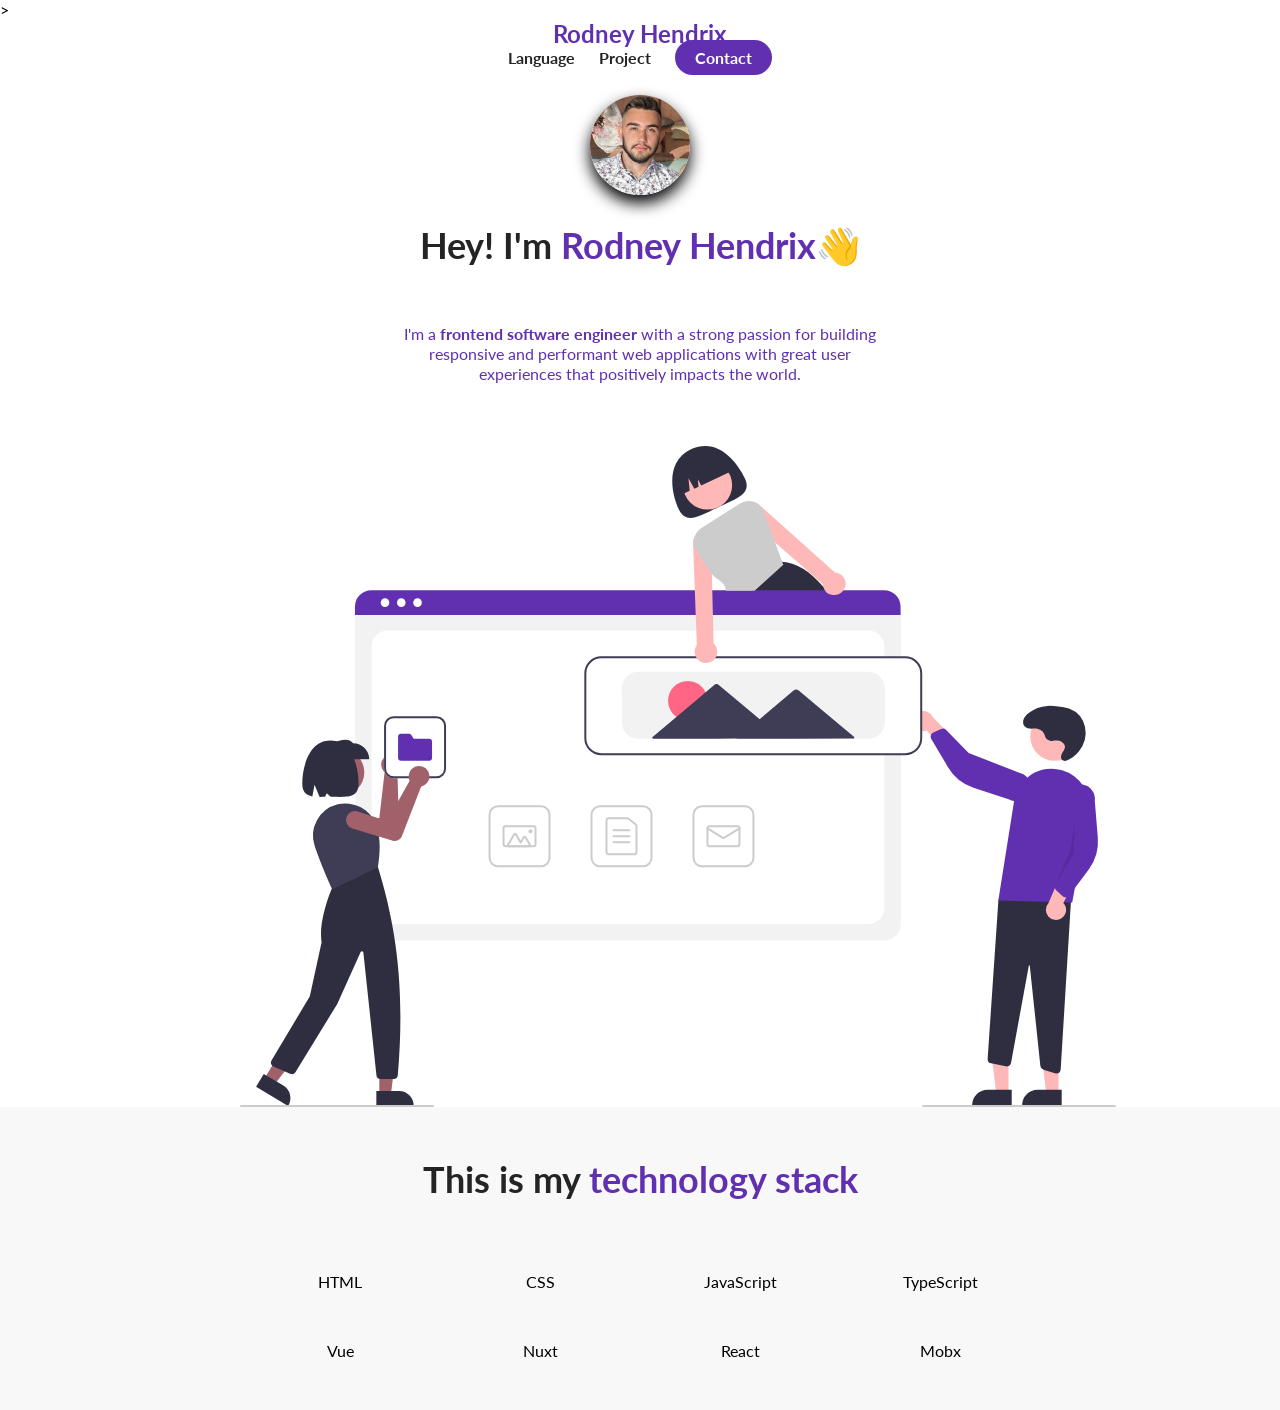
==== index.html @ f050cdf3 "bad changes" ====
<!DOCTYPE html>
<html lang="en">        
    <head>
        <meta charset="UTF-8">
        <meta name="viewport" content="width=device-width, initial-scale=1.0">
        <title>Rodney Hendrix</title>
        <link rel="stylesheet" href="style.css">
      <script src="https://kit.fontawesome.com/cf7f1a7a8d.js" crossorigin="anonymous"></script>
  
    </head>
    <body>
>      <section id="about-me"
         <nav>
           <div class="personal__logo">Rodney Hendrix</div>
           <ul class="nav__link--list">
             <li>
                <a href="" class="
                  nav__link--anchor
                  link__hover-effect
                  link__hover-effect--black
                ">Language</a>  
             </li>
             <li>
                 <a href="" class="
                    nav__link--anchor
                    link__hover-effect
                    link__hover-effect--black
                 ">Project</a>
             </li>
             <li>
                 <a href="" class="
                    nav__link--anchor
                    nav__link--anchor-primary
                 ">Contact</a>
             </li>
           </ul>
         </nav>
         <div class="flex flex-1">
          <div class="about-me__info row">
            <div class="about-me__info--container">
              <figure class="about-me__picture--mask">
                <center><img src="assets/me.jpg" class="about-me__picture" alt="picture of david"></center>
                
                <br>
                </figure>
                <h1 class="about-me__info--title">
                  Hey! I'm <span class="text--purple">Rodney Hendrix</span><span class="wave">👋</span>
                </h1>
                <p class:"about-me__info--para">
                  I'm a <strong class="text--purple">frontend software engineer</strong>
                  with a strong passion for building responsive and performant web applications with great user experiences that positively impacts the world.
                </p>
                <div>
                  <br>                   
                  <center>
                  <a href="" class="about-me__link">
                <i class="fa-brands fa-linkedin-in"></i>
                  </a>
                  <a href="" class="about-me__link">
                    <i class="fa-brands fa-github"></i>
                  </a>
                  <a href="" class="about-me__link">
                    <i class="fa-solid fa-envelope"></i>
                  </a>
                  <a href="" class="about-me__link">
                    <i class="fas fa-file-pdf"></i>
                  </a>
                  </center> 
                </div>
                <br>
              </div>
              <figure class="about-me__img--container">
                <img src="assets/undraw_websites.svg" class="about-me__img"alt"">
              </figure>
            </div>
         </div>
      </section>
      <section id="languages">
        <div class="container">
          <div class="row">
            <h1 class="section__title">This is my<span class="text--purple"> technology stack</span></h1>
            <div class="language__list">
              <div class="language">
                <figure class="language__img--wrapper">
                  <img src="https://upload.wikimedia.org/wikipedia/commons/3/38/HTML5_Badge.svg" alt="" class="language__img">
                </figure>
                <span class="language__name">HTML</span>
                </div>
                <div class="language">
                <figure class="language__img--wrapper">
                  <img src="https://cdn.iconscout.com/icon/free/png-256/css-131-722685.png" alt="" class="language__img">
                </figure>
                <span class="language__name">CSS</span>
                </div>
                <div class="language">
                <figure class="language__img--wrapper">
                  <img src="https://cdn.iconscout.com/icon/free/png-256/javascript-1-225993.png" alt="" class="language__img">
                </figure>
                <span class="language__name">JavaScript</span>
                </div>
                <div class="language">
                <figure class="language__img--wrapper">
                  <img src="https://cdn.iconscout.com/icon/free/png-256/typescript-3521774-2945272.png" alt="" class="language__img">
                </figure>
                <span class="language__name">TypeScript</span>
                </div>
                <div class="language">
                <figure class="language__img--wrapper">
                  <img src="https://cdn.iconscout.com/icon/free/png-256/vue-282497.png" alt="" class="language__img">
                </figure>
                <span class="language__name">Vue</span>
                </div>
                <div class="language">
                <figure class="language__img--wrapper">
                  <img src="https://cdn.iconscout.com/icon/free/png-256/nuxt-dot-js-3628959-3030184.png" alt="" class="language__img">
                </figure>
                <span class="language__name">Nuxt</span>
                </div>
                <div class="language">
                <figure class="language__img--wrapper">
                  <img src="https://cdn.iconscout.com/icon/free/png-256/react-3-1175109.png" alt="" class="language__img">
                </figure>
                <span class="language__name">React</span>
                </div>
                <div class="language">
                <figure class="language__img--wrapper">
                  <img src="https://mobx.js.org/img/mobx.png" alt="" class="language__img">
                </figure>
                <span class="language__name">Mobx</span>
                </div>


                
                
                
              </div>
            </div>         
        </div>
      </section>
    </body>
---- style.css ----
@import url('https://fonts.googleapis.com/css2?family=Lato:wght@400;700&display=swap');
* {
font-family: "Lato", sans-serif;
padding: 0;
margin: 0;
box-sizing: border-box;
}

h1, h2, h3, h4, h5, h6 {
  color: #242424;
  text-align: center;
  line-height: 1.25;
}

h1 {
  font-size: 36px;
}
p {  
  line-height: 1.25;
  font-size: 16px;
  max-width: 500px;
  margin: 0 auto;
  text-align: center;
  margin-top: 28px;
}

li {
  list-style-type: none;
  margin-bottom: 28px;
}

p {
  list-style-type: none;
}

.flex {
  display: flex;   
} 

.flex-1 {
  flex: 1;
}

.container {
  padding: 50px 0;
}  

.row {
  width: 100%;
  max-width: 800px;
  margin: 0 auto;
}

.text--purple {
  color: #6030b1;
}

.section__title {
  margin-bottom: 20px;
}

section:nth-child(even) {
  background-color: #f8f8f8;
}

/* NAVIGATION BAR */

nav {
  height: 100px;
  width: 100%;
  max-width: 1000px;
  margin: 0 auto;
  display: flex;
  justify-content: space-between;
  align-items: center;
}

.nav__link--list {
  display: flex;  
}

.nav__link--anchor {
  margin: 0 12px;  
  color: #242424;
  text-decoration: none;
  font-weight: 700;
}

.nav__link--anchor-primary {
  background-color: #6030b1;
  padding: 8px 20px;
  border-radius: 50px;
  color: white;
  transition: all 300ms ease;
}

.nav__link--anchor-primary:hover {
  background-color: #5d3eff;
}

.personal__logo {
  font-size: 24px;
  color: #6030b1;
  margin: 0 12px;
  font-weight: bold;

}

/* ABOUT ME */

#about-me {
  min-height: 100vh;
  display: flex;
  flex-direction: column;  
  align-items: center;  
}

.about-me__info {
  display: flex;
  flex-direction: column;
}

.about-me__info--container {
  display: flex;
  flex-direction: column;
  justify-content: center;
  align-items: center;
  color:#6030b1;
  max-width: 500px;
  margin: 0 auto;
  text-align: center;
}

.about-me__picture--mask {
  width: 100px;
  height: 100px;
  border-radius: 50%;
  overflow: hidden;
  box-shadow: 0 8px 16PX rgba(0, 0, 0, 1);
  margin-bottom: 28px;
}

.about-me__picture {
  width: 100px; 
  height: 100px; 
  border-radius: 50%;  
  overflow: hidden;
  box-shadow: 0 8px 16PX rgba(0, 0, 0, 1);
  transform: scale(1.5);
  padding-top: 0%;
  
}

/* Improving my own picture 
{
  transform: scale(1.5);
  padding-top 8px;    
}*/

.about-me__info--title {  
  margin-bottom: 28px;   
} 

.about-me__info--para {
  font-size: 20px;
  margin-bottom: 28px;
  max-width: 500px;
  margin: 0 auto;
  text-align: center; 
}

.about-me__link {
  margin-top: 24px;
  font-size: 20px;
  color: #242424;
  text-decoration: none;
  padding: 0 16px;
    }

.about-me__img--container {
  flex: 1;
  display: flex;
  align-items: center;
}

.about-me__image {
  width: 100%;
}
  
/* TECH - STACK */

.language__img {
  width: 100%;
  max-width: 100px;
  transition: all 300ms;  
}

.language:hover .language__img {
  filter: brightness (80%);
  opacity: 0.86;
  transform: scale(0.9);
  }

.language {
  width: 25%;
  display: flex;
  position: relative;
  flex-direction: column;   /* image above, name below */
  justify-content: center;
  align-items: center;  
}

.language__img--wrapper {  
  display: flex;
  justify-content: center;
  align-items: center;
  padding: 25px 16px;   
}

.language__list {
  display: flex;
  width: 100%;
  flex-wrap: wrap;  
}

.LANGUAGE__NAME {
  position: absolute;
  bottom: 0;
  transform: scale(0);
  transition: all 300ms;
  font-size: 20px;
  opacity: 0;
}

.language:hover .language__name {
  transform: scale(1);
  opacity: 1;
}
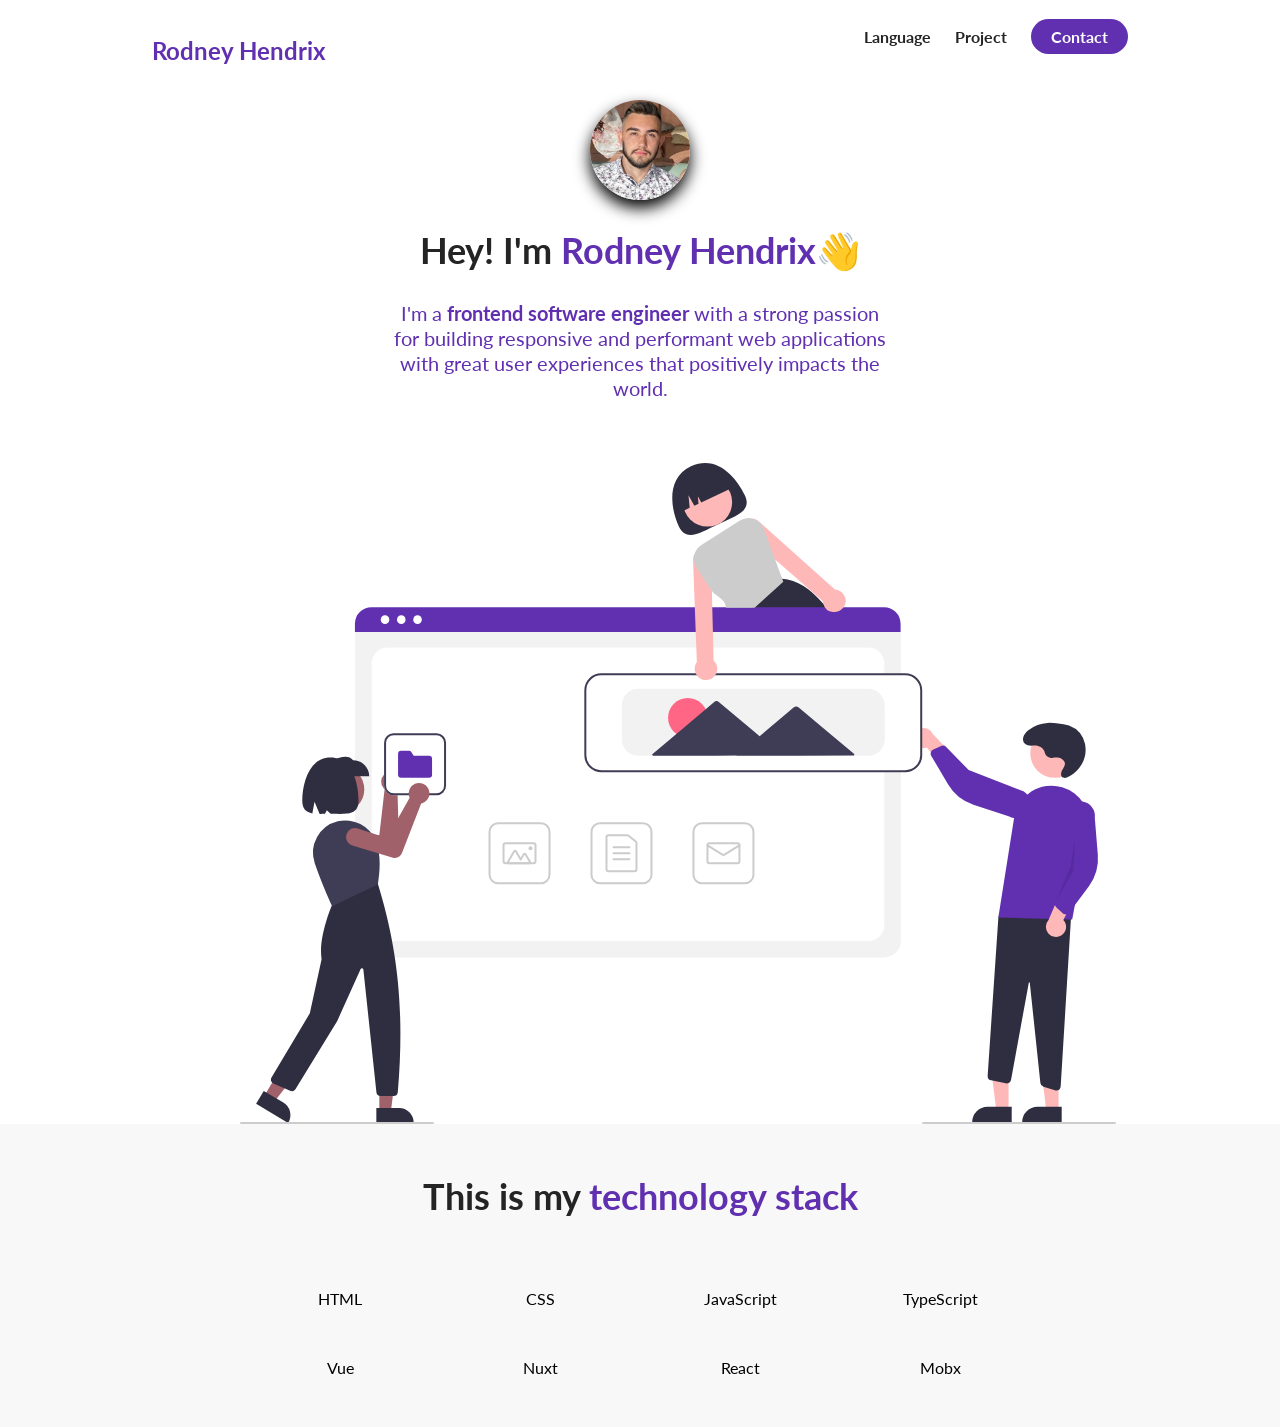
==== commit 82a01e1e: "changes" ====
--- a/index.html
+++ b/index.html
@@ -5,11 +5,10 @@
         <meta name="viewport" content="width=device-width, initial-scale=1.0">
         <title>Rodney Hendrix</title>
         <link rel="stylesheet" href="style.css">
-      <script src="https://kit.fontawesome.com/cf7f1a7a8d.js" crossorigin="anonymous"></script>
-  
+      <script src="https://kit.fontawesome.com/cf7f1a7a8d.js" crossorigin="anonymous"></script>  
     </head>
     <body>
->      <section id="about-me"
+      <section id="about-me">
          <nav>
            <div class="personal__logo">Rodney Hendrix</div>
            <ul class="nav__link--list">
@@ -46,7 +45,7 @@
                 <h1 class="about-me__info--title">
                   Hey! I'm <span class="text--purple">Rodney Hendrix</span><span class="wave">👋</span>
                 </h1>
-                <p class:"about-me__info--para">
+                <p class="about-me__info--para">
                   I'm a <strong class="text--purple">frontend software engineer</strong>
                   with a strong passion for building responsive and performant web applications with great user experiences that positively impacts the world.
                 </p>
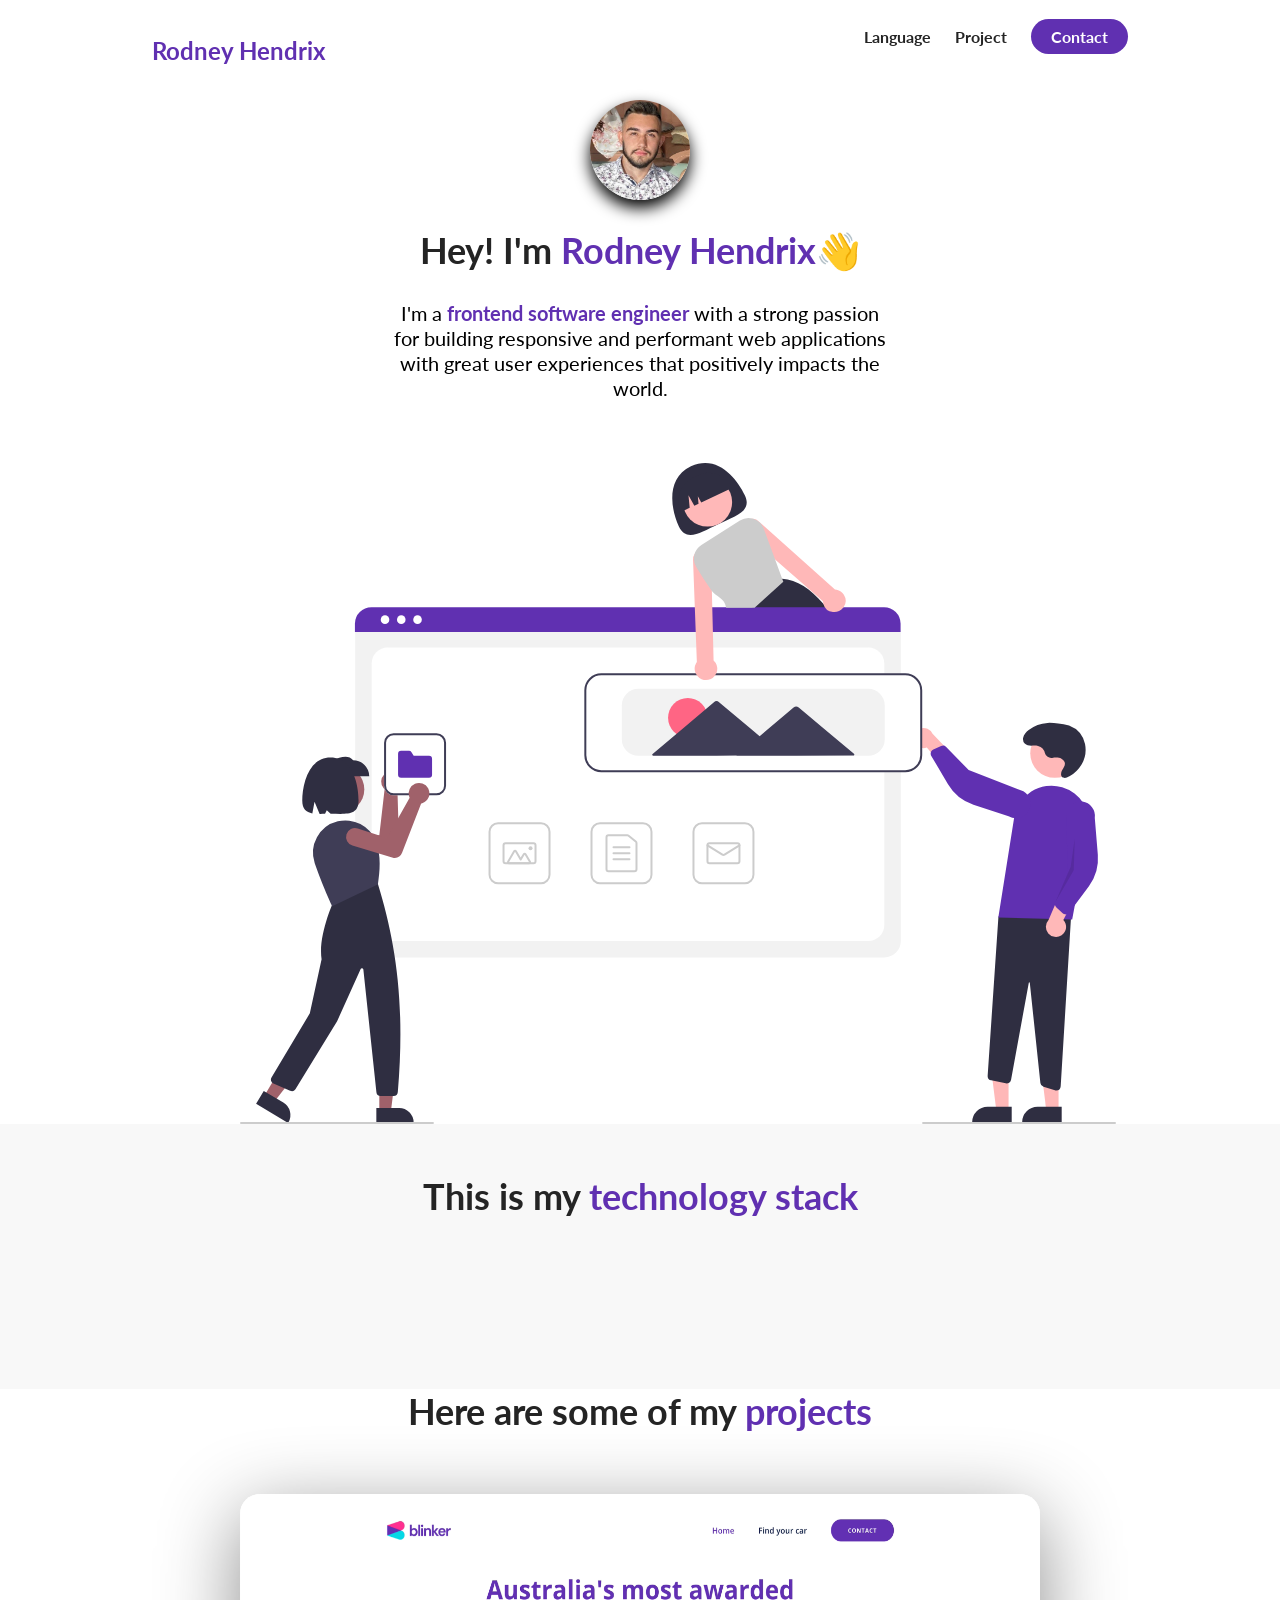
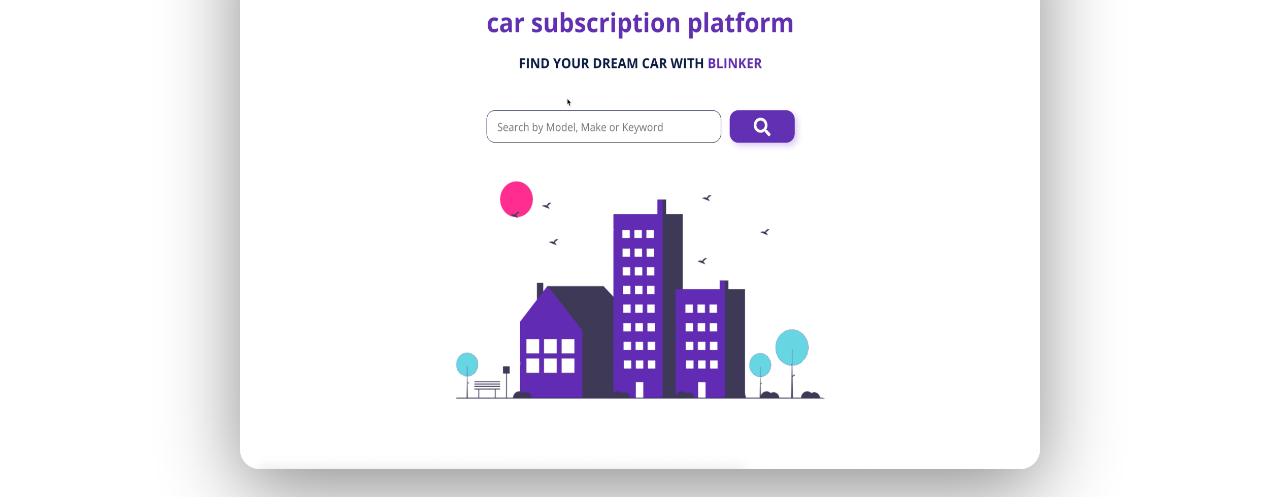
==== commit be103f51: "new changes" ====
--- a/index.html
+++ b/index.html
@@ -126,14 +126,38 @@
                   <img src="https://mobx.js.org/img/mobx.png" alt="" class="language__img">
                 </figure>
                 <span class="language__name">Mobx</span>
-                </div>
-
-
-                
-                
-                
+              </div>                                 
+            </div>
+          </div>         
+        </div>
+      </section>
+      <section id="projects">
+        <div class="row">
+          <h1 class="section__title">Here are some of my <span class="text--purple">projects</span></h1>
+          <ul class="project__list">
+            <li class="project">
+              <div class="project__wrapper">
+                <img src="assets/loopit.png" class="project__img" alt="Car subscription project">
+                <div class="project__description">
+                  <h3 class="project__description--title">Car sales project</h3>
+                  <h4 class="project__description__sub-title">
+                    Html, CSS, JavaScript, Vue, Vuex
+                  </h4>
+                  <p class="project__description__para">
+                    I'm just typing in some text to fill in the paragraph. The original page that I'm working from is in another language, but the content isnt so important right now as i'm learning to code.
+                  </p>
+                  <div class="project__description__links">
+                    <a href="www.github.com/yourlink" target="-blank" class="project__description--link">
+                      <i class="fab fa-github"></i>
+                    </a>
+                  <div class="project__description__links">
+                    <a href="www.yourwebsite.com" class="project__description--link">
+                      <i class="fas fa-link"></i> 
+                    </a>   
+                  </div>
               </div>
-            </div>         
+            </li>
+          </ul>
         </div>
       </section>
     </body>
--- a/style.css
+++ b/style.css
@@ -125,7 +125,7 @@
   flex-direction: column;
   justify-content: center;
   align-items: center;
-  color:#6030b1;
+  
   max-width: 500px;
   margin: 0 auto;
   text-align: center;
@@ -223,7 +223,7 @@
   flex-wrap: wrap;  
 }
 
-.LANGUAGE__NAME {
+.language__name {
   position: absolute;
   bottom: 0;
   transform: scale(0);
@@ -235,4 +235,45 @@
 .language:hover .language__name {
   transform: scale(1);
   opacity: 1;
+}
+
+/* PROJECTS */
+
+.project__img {
+  width: 100%;
+  transition: all 500ms ease;
+}
+
+.project__wrapper {
+  display: flex;
+  box-shadow: 0 20px 80px rgba(0, 0, 0, 0.45);
+  border-radius: 20px;
+  overflow: hidden;
+  position: relative;
+}
+
+.project__wrapper:before {
+  content: "";
+  position: absolute;
+  top: 0;
+  left: 0;
+  height: 100%;
+  width: 100%;
+  background-color: #1c1d25;
+  opacity: 0;
+  transition: opacity 450ms ease;
+  z-index: 2;   
+}
+
+.project:hover .project__wrapper:before {
+  opacity: 0.7;
+}
+
+.project:hover .project__img {
+  transform: scale(1.07);
+  filter: blur(5px);
+}
+
+.project__list {
+  padding-top: 40px;
 }
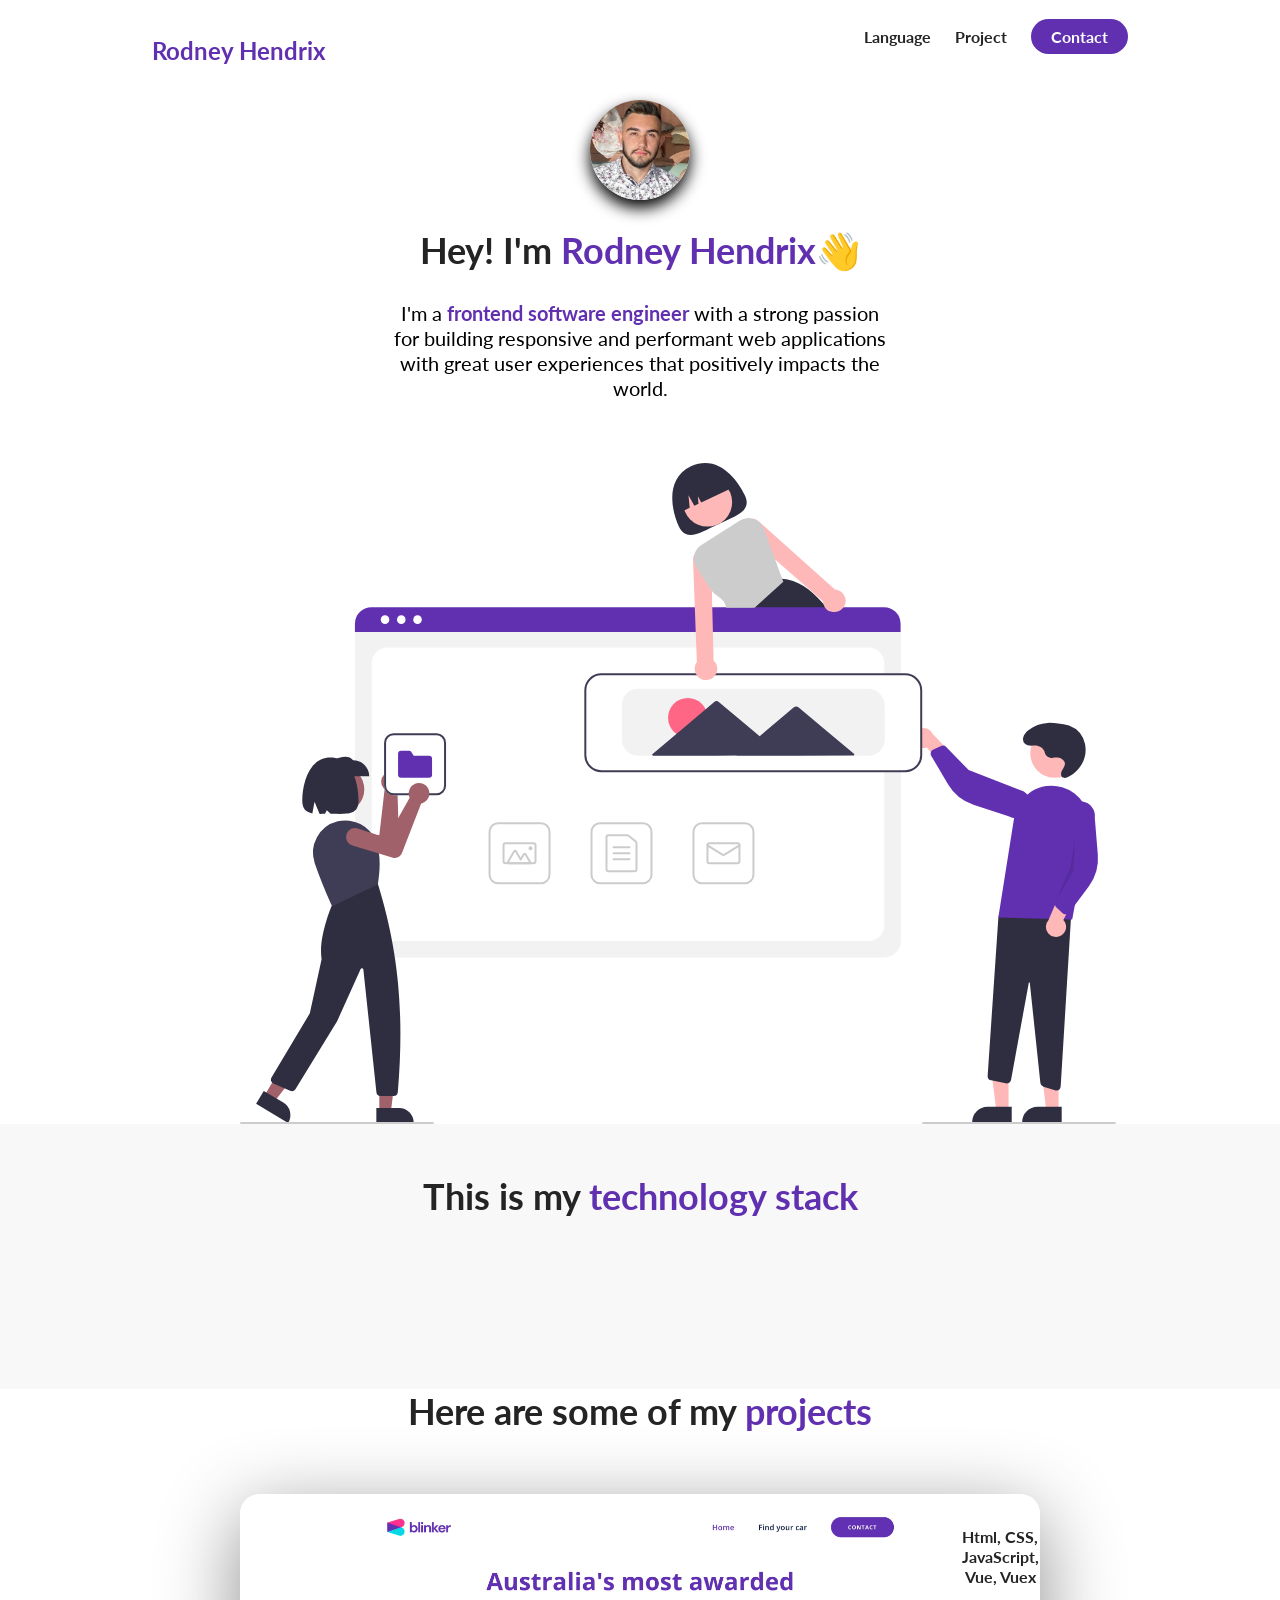
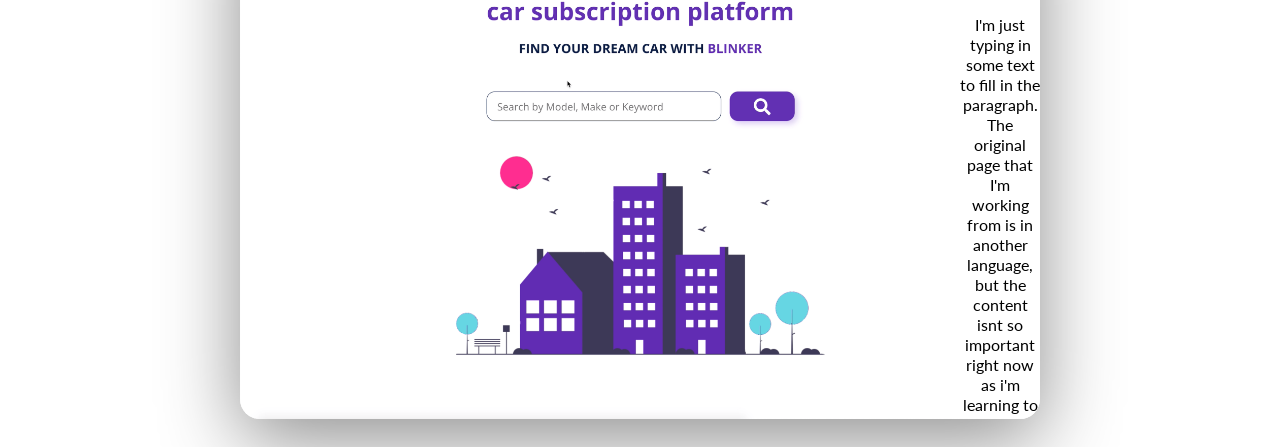
==== commit c420fba2: "new changes" ====
--- a/index.html
+++ b/index.html
@@ -150,7 +150,7 @@
                     <a href="www.github.com/yourlink" target="-blank" class="project__description--link">
                       <i class="fab fa-github"></i>
                     </a>
-                  <div class="project__description__links">
+                  <div class="project__description__links">                    
                     <a href="www.yourwebsite.com" class="project__description--link">
                       <i class="fas fa-link"></i> 
                     </a>   
--- a/style.css
+++ b/style.css
@@ -276,4 +276,21 @@
 
 .project__list {
   padding-top: 40px;
+}
+
+.project__description {
+  position: absolute;
+  top: 50%;
+  left: 90%;
+  transform: translateY(-50%);
+  max-width: 550px;
+  z-index: 3;
+}
+
+.project__description--title,
+.project__description--sub-title, 
+.project__description--para, 
+.project__description--link {
+  text-align: left; 
+  color: #fff;
 }
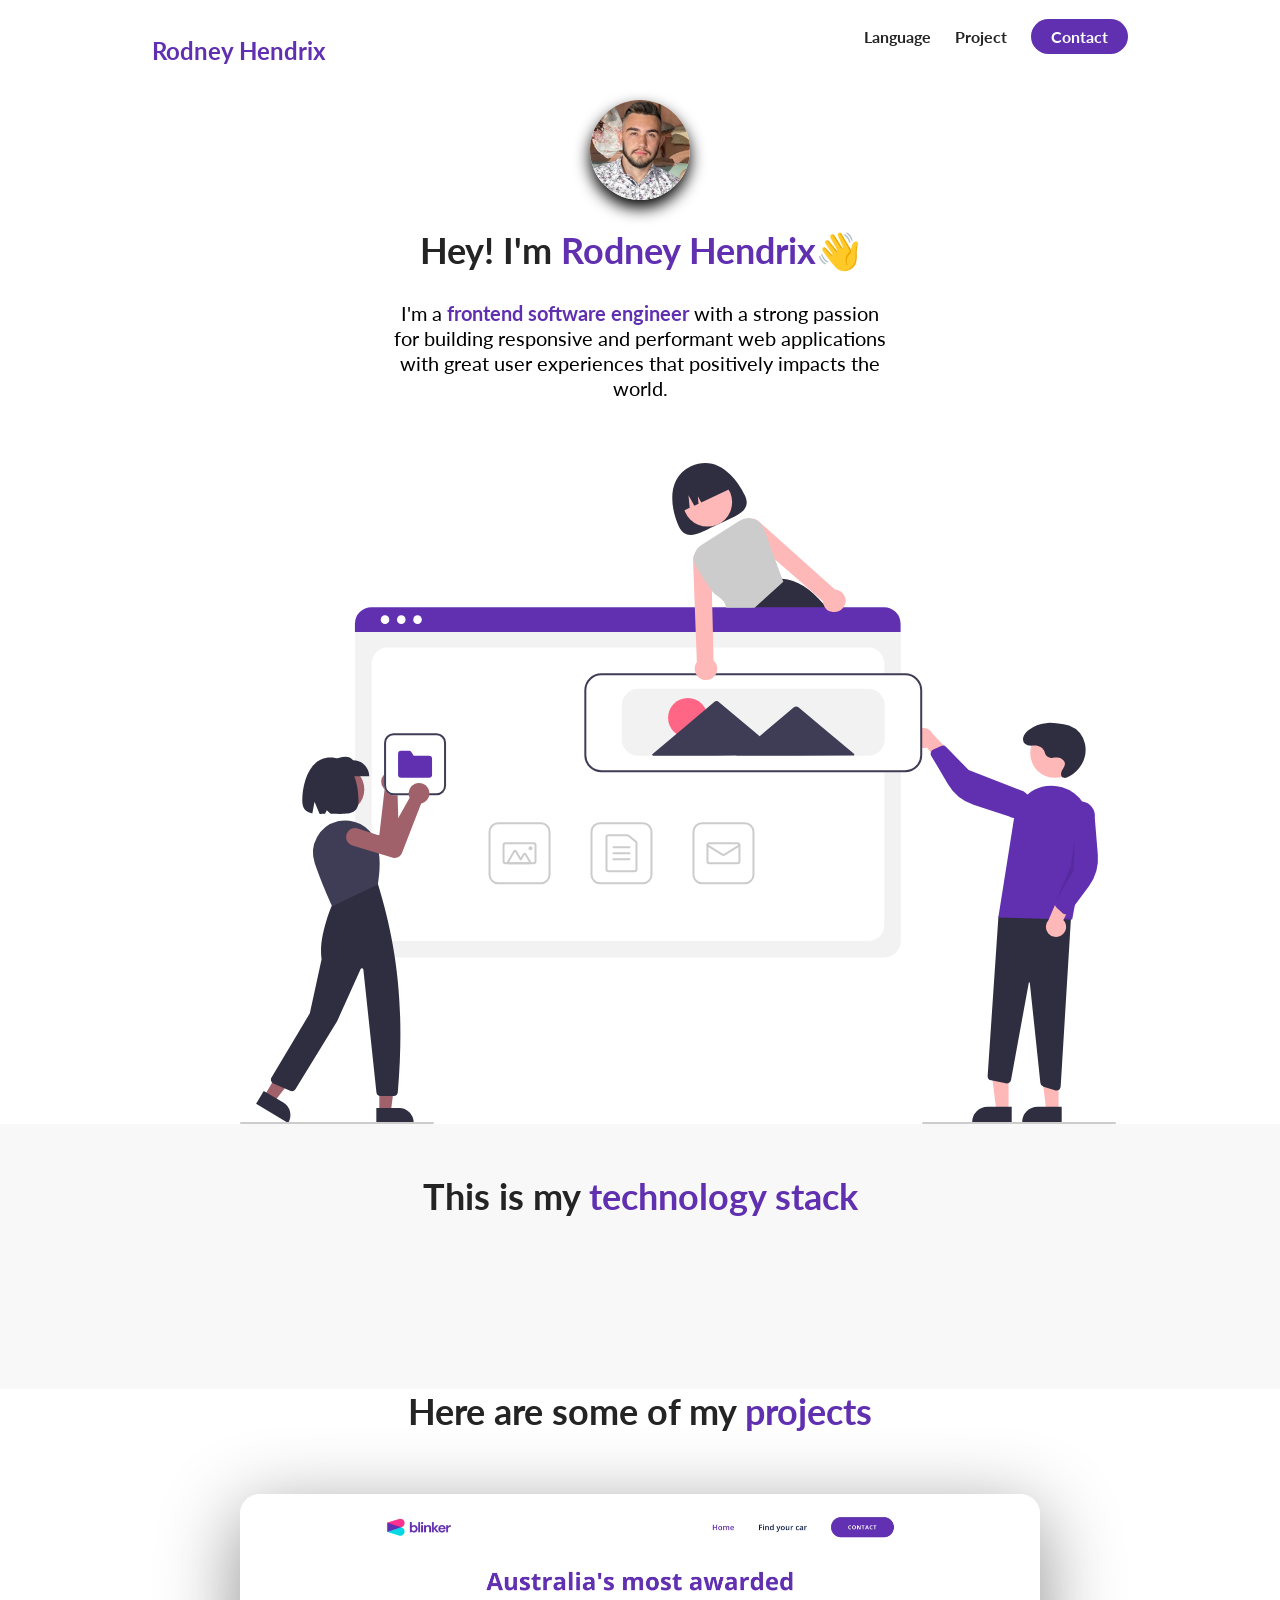
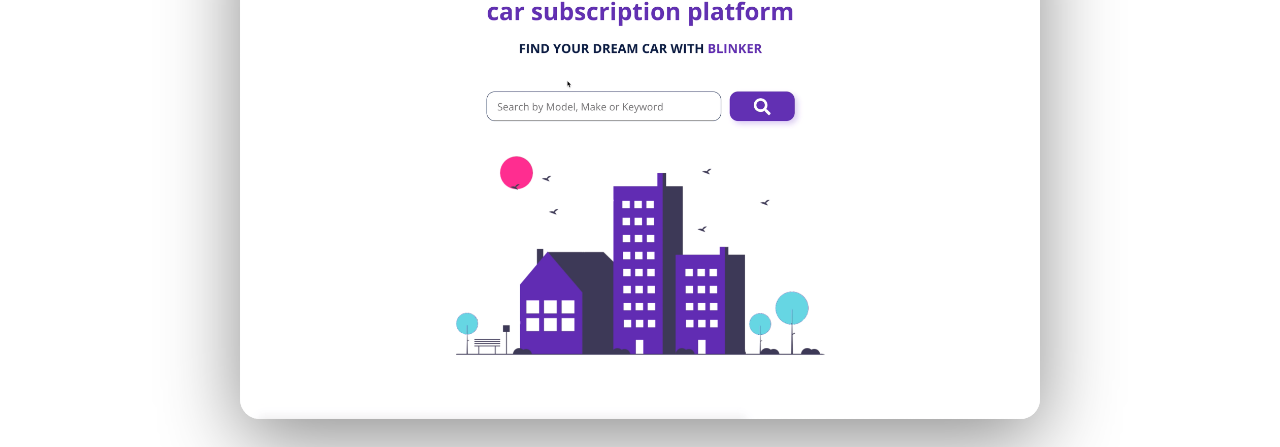
==== commit 24f2ad8f: "changes" ====
--- a/index.html
+++ b/index.html
@@ -140,10 +140,10 @@
                 <img src="assets/loopit.png" class="project__img" alt="Car subscription project">
                 <div class="project__description">
                   <h3 class="project__description--title">Car sales project</h3>
-                  <h4 class="project__description__sub-title">
+                  <h4 class="project__description--sub-title">
                     Html, CSS, JavaScript, Vue, Vuex
                   </h4>
-                  <p class="project__description__para">
+                  <p class="project__description--para">
                     I'm just typing in some text to fill in the paragraph. The original page that I'm working from is in another language, but the content isnt so important right now as i'm learning to code.
                   </p>
                   <div class="project__description__links">
--- a/style.css
+++ b/style.css
@@ -282,9 +282,11 @@
   position: absolute;
   top: 50%;
   left: 90%;
-  transform: translateY(-50%);
+  transform: translateY(100%);
   max-width: 550px;
   z-index: 3;
+  opacity: 0;
+  transition: opacity 300ms, transform 450ms ease;
 }
 
 .project__description--title,
@@ -293,4 +295,9 @@
 .project__description--link {
   text-align: left; 
   color: #fff;
+}
+
+.project:hover .project__description {
+  opacity: 1;
+  transform: translateY(-50%);
 }
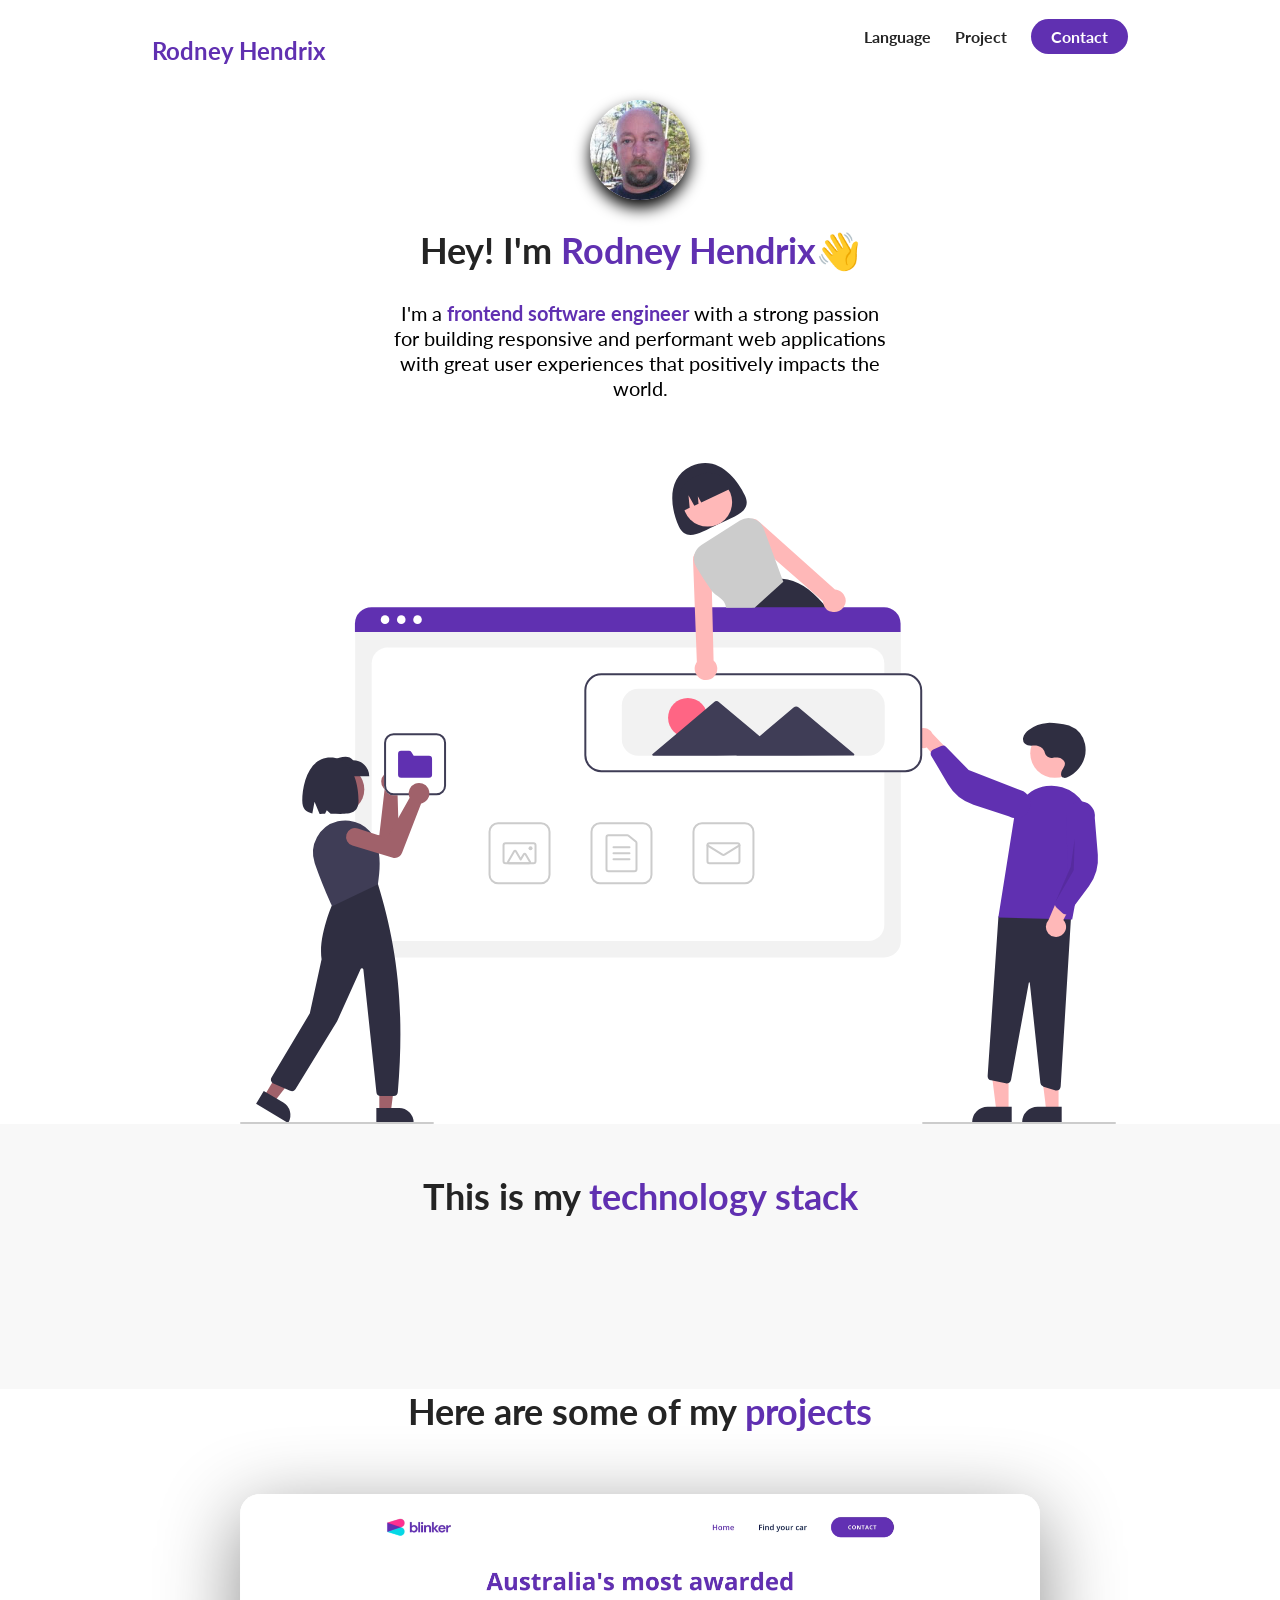
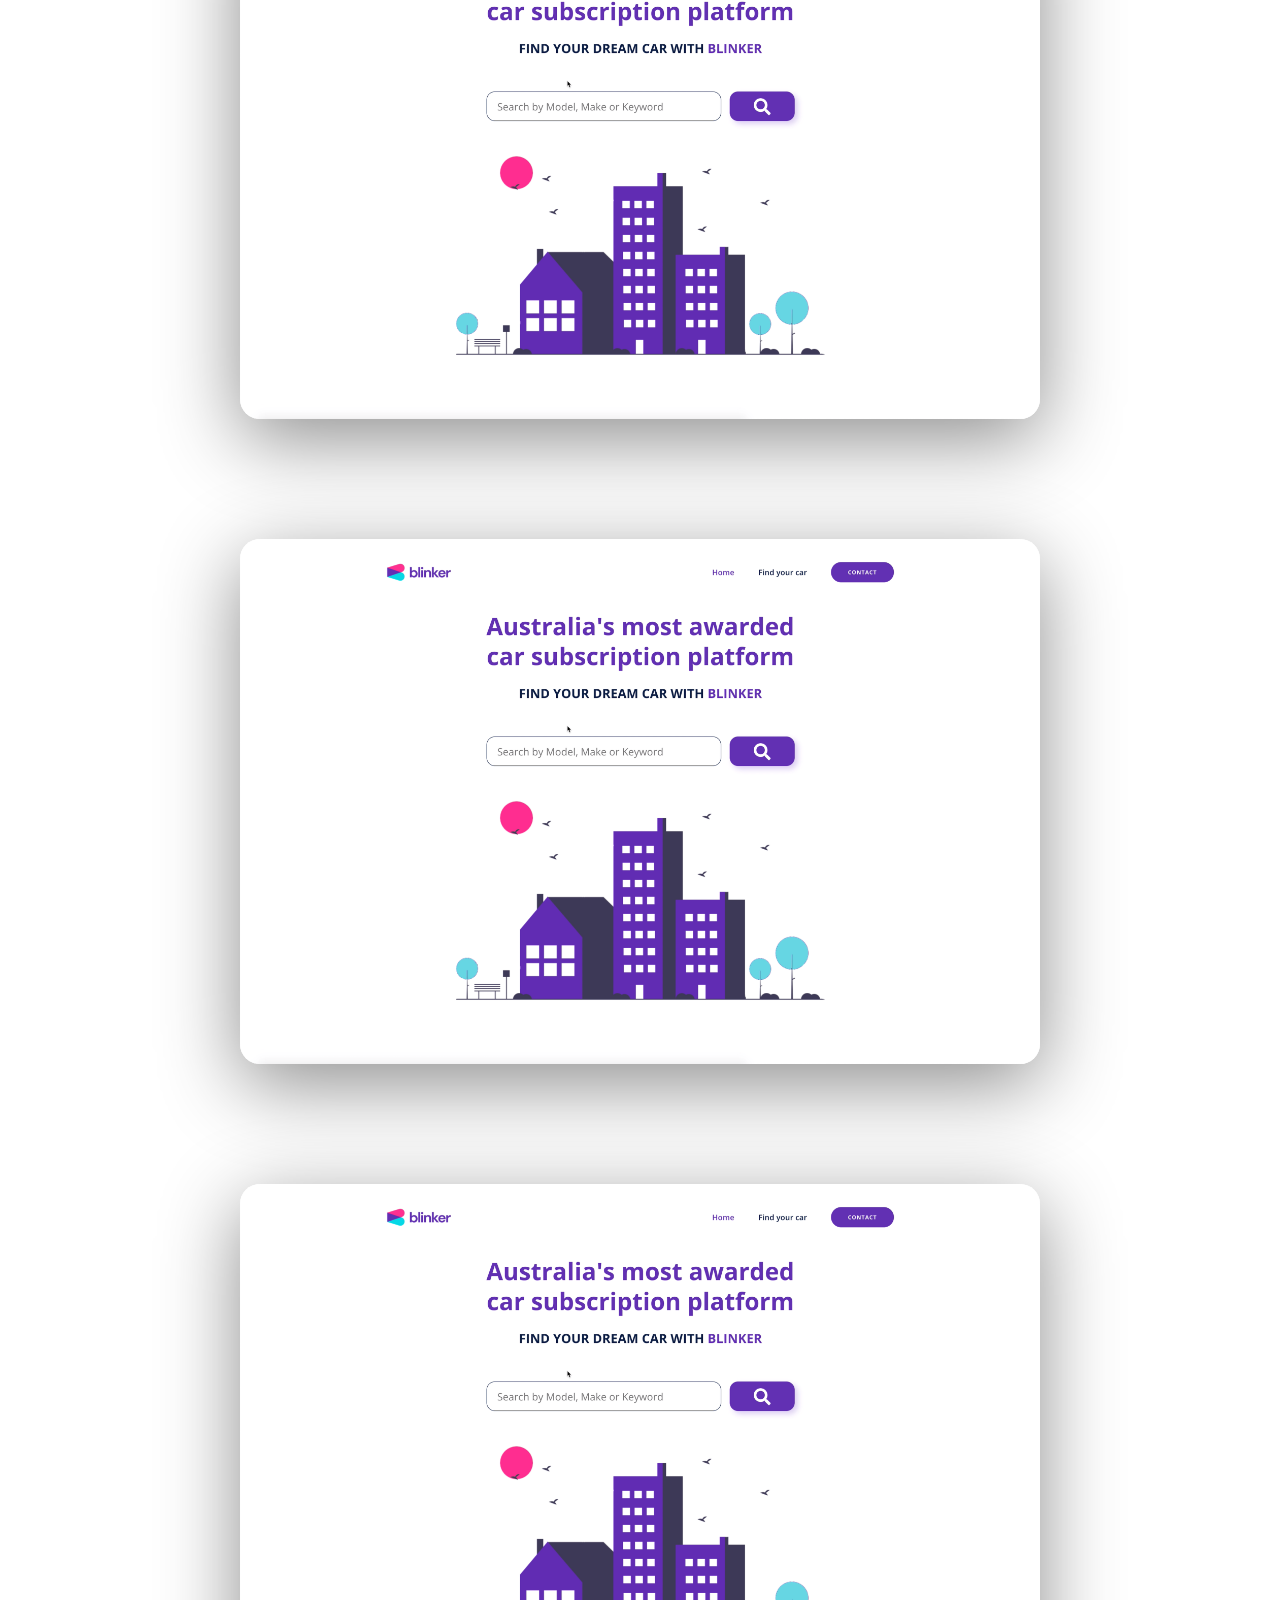
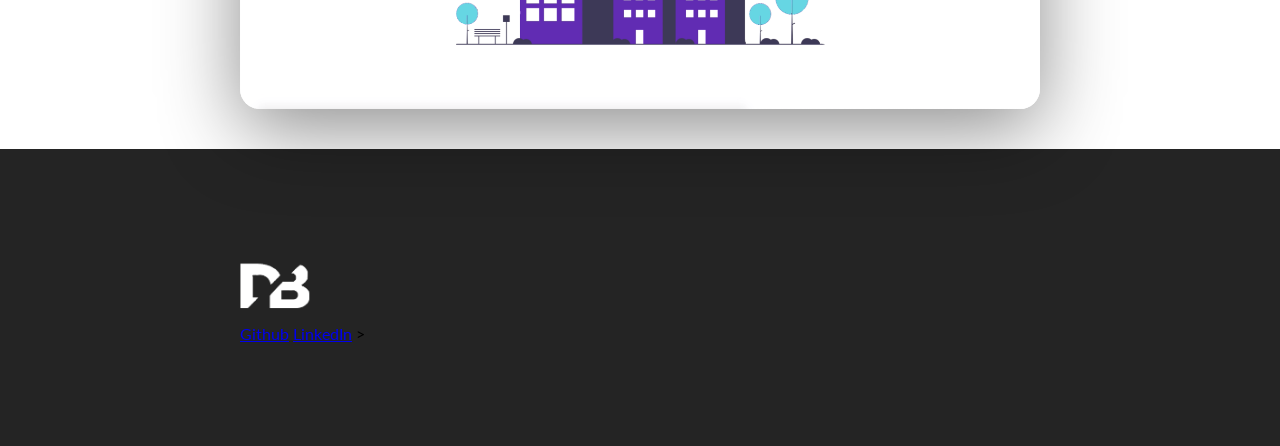
==== commit abb22a5e: "additions" ====
--- a/index.html
+++ b/index.html
@@ -38,7 +38,7 @@
           <div class="about-me__info row">
             <div class="about-me__info--container">
               <figure class="about-me__picture--mask">
-                <center><img src="assets/me.jpg" class="about-me__picture" alt="picture of david"></center>
+                <center><img src="assets/Rodney Hendrix.jpg" class="about-me__picture" alt="picture of Rodney"></center>
                 
                 <br>
                 </figure>
@@ -139,19 +139,63 @@
               <div class="project__wrapper">
                 <img src="assets/loopit.png" class="project__img" alt="Car subscription project">
                 <div class="project__description">
-                  <h3 class="project__description--title">Car sales project</h3>
+                  <h3 class="project__description--title">Dashboard</h3>
                   <h4 class="project__description--sub-title">
                     Html, CSS, JavaScript, Vue, Vuex
                   </h4>
                   <p class="project__description--para">
                     I'm just typing in some text to fill in the paragraph. The original page that I'm working from is in another language, but the content isnt so important right now as i'm learning to code.
                   </p>
-                  <div class="project__description__links">
-                    <a href="www.github.com/yourlink" target="-blank" class="project__description--link">
+                  <div class="project__description--link">
+                    <a href="https://github.com/uahacker2-cmd/project-2" target="-blank" class="project__description--link">
                       <i class="fab fa-github"></i>
                     </a>
-                  <div class="project__description__links">                    
-                    <a href="www.yourwebsite.com" class="project__description--link">
+                  <div class="project__description--link">                    
+                    <a href="https://www.yourwebsite.com" class="project__description--link">
+                      <i class="fas fa-link"></i> 
+                    </a>   
+                  </div>
+              </div>
+            </li>
+            <li class="project">
+              <div class="project__wrapper">
+                <img src="assets/loopit.png" class="project__img" alt="Car subscription project">
+                <div class="project__description">
+                  <h3 class="project__description--title">Dashboard</h3>
+                  <h4 class="project__description--sub-title">
+                    Html, CSS, JavaScript, Vue, Vuex
+                  </h4>
+                  <p class="project__description--para">
+                    I'm just typing in some text to fill in the paragraph. The original page that I'm working from is in another language, but the content isnt so important right now as i'm learning to code.
+                  </p>
+                  <div class="project__description--link">
+                    <a href="https://github.com/uahacker2-cmd/project-2" target="-blank" class="project__description--link">
+                      <i class="fab fa-github"></i>
+                    </a>
+                  <div class="project__description--link">                    
+                    <a href="https://www.yourwebsite.com" class="project__description--link">
+                      <i class="fas fa-link"></i> 
+                    </a>   
+                  </div>
+              </div>
+            </li>
+            <li class="project">
+              <div class="project__wrapper">
+                <img src="assets/loopit.png" class="project__img" alt="Car subscription project">
+                <div class="project__description">
+                  <h3 class="project__description--title">Dashboard</h3>
+                  <h4 class="project__description--sub-title">
+                    Html, CSS, JavaScript, Vue, Vuex
+                  </h4>
+                  <p class="project__description--para">
+                    I'm just typing in some text to fill in the paragraph. The original page that I'm working from is in another language, but the content isnt so important right now as i'm learning to code.
+                  </p>
+                  <div class="project__description--link">
+                    <a href="https://github.com/uahacker2-cmd/project-2" target="-blank" class="project__description--link">
+                      <i class="fab fa-github"></i>
+                    </a>
+                  <div class="project__description--link">                    
+                    <a href="https://www.yourwebsite.com" class="project__description--link">
                       <i class="fas fa-link"></i> 
                     </a>   
                   </div>
@@ -160,4 +204,26 @@
           </ul>
         </div>
       </section>
+      <footer>
+        <div class="row footer__row">
+          <a href="#">
+            <firure>
+              <img src="assets/logo.svg" class="footer__logo--img" alt="">
+            </firure>
+          </a>
+          <div class="footer__social--list">
+            <a href="https://google.com" target="_blank" class="
+            footer__social--link
+            link__hover_effect
+            link__hover-effect--white
+            " target="_blank">Github</a>
+             <a href="https://google.com" target="_blank" class="
+            footer__social--link
+            link__hover_effect
+            link__hover-effect--white
+            " target="_blank">LinkedIn</a>
+            ></a>
+          </div>
+        </div>
+      </footer>
     </body>
--- a/style.css
+++ b/style.css
@@ -239,6 +239,14 @@
 
 /* PROJECTS */
 
+.project {
+  margin-bottom: 120px;
+}
+
+.project:last-child {
+  margin-bottom: 40px;
+}
+
 .project__img {
   width: 100%;
   transition: all 500ms ease;
@@ -274,6 +282,11 @@
   filter: blur(5px);
 }
 
+.project:hover .project__description {
+  opacity: 1;
+  transform: translateY(100%);
+}
+
 .project__list {
   padding-top: 40px;
 }
@@ -281,7 +294,7 @@
 .project__description {
   position: absolute;
   top: 50%;
-  left: 90%;
+  left: 90px;
   transform: translateY(100%);
   max-width: 550px;
   z-index: 3;
@@ -289,15 +302,44 @@
   transition: opacity 300ms, transform 450ms ease;
 }
 
+.project__description--title {
+  font-size: 40px;
+}
+
+.project__description--para {
+  margin: 16px 0;
+}
+
+.project__description--link {
+  font-size: 20px;
+  margin-right: 16px;
+}
+
+.project__description--para,
 .project__description--title,
 .project__description--sub-title, 
-.project__description--para, 
 .project__description--link {
   text-align: left; 
   color: #fff;
+  display: flex;
 }
 
 .project:hover .project__description {
   opacity: 1;
   transform: translateY(-50%);
+}
+
+/* FOOTER */
+
+footer {
+  background-color: #242424;
+}
+
+.footer__row {
+  padding: 8% 0;
+}
+
+.footer__logo--img {
+  width: 70px;
+  height: 70px;
 }
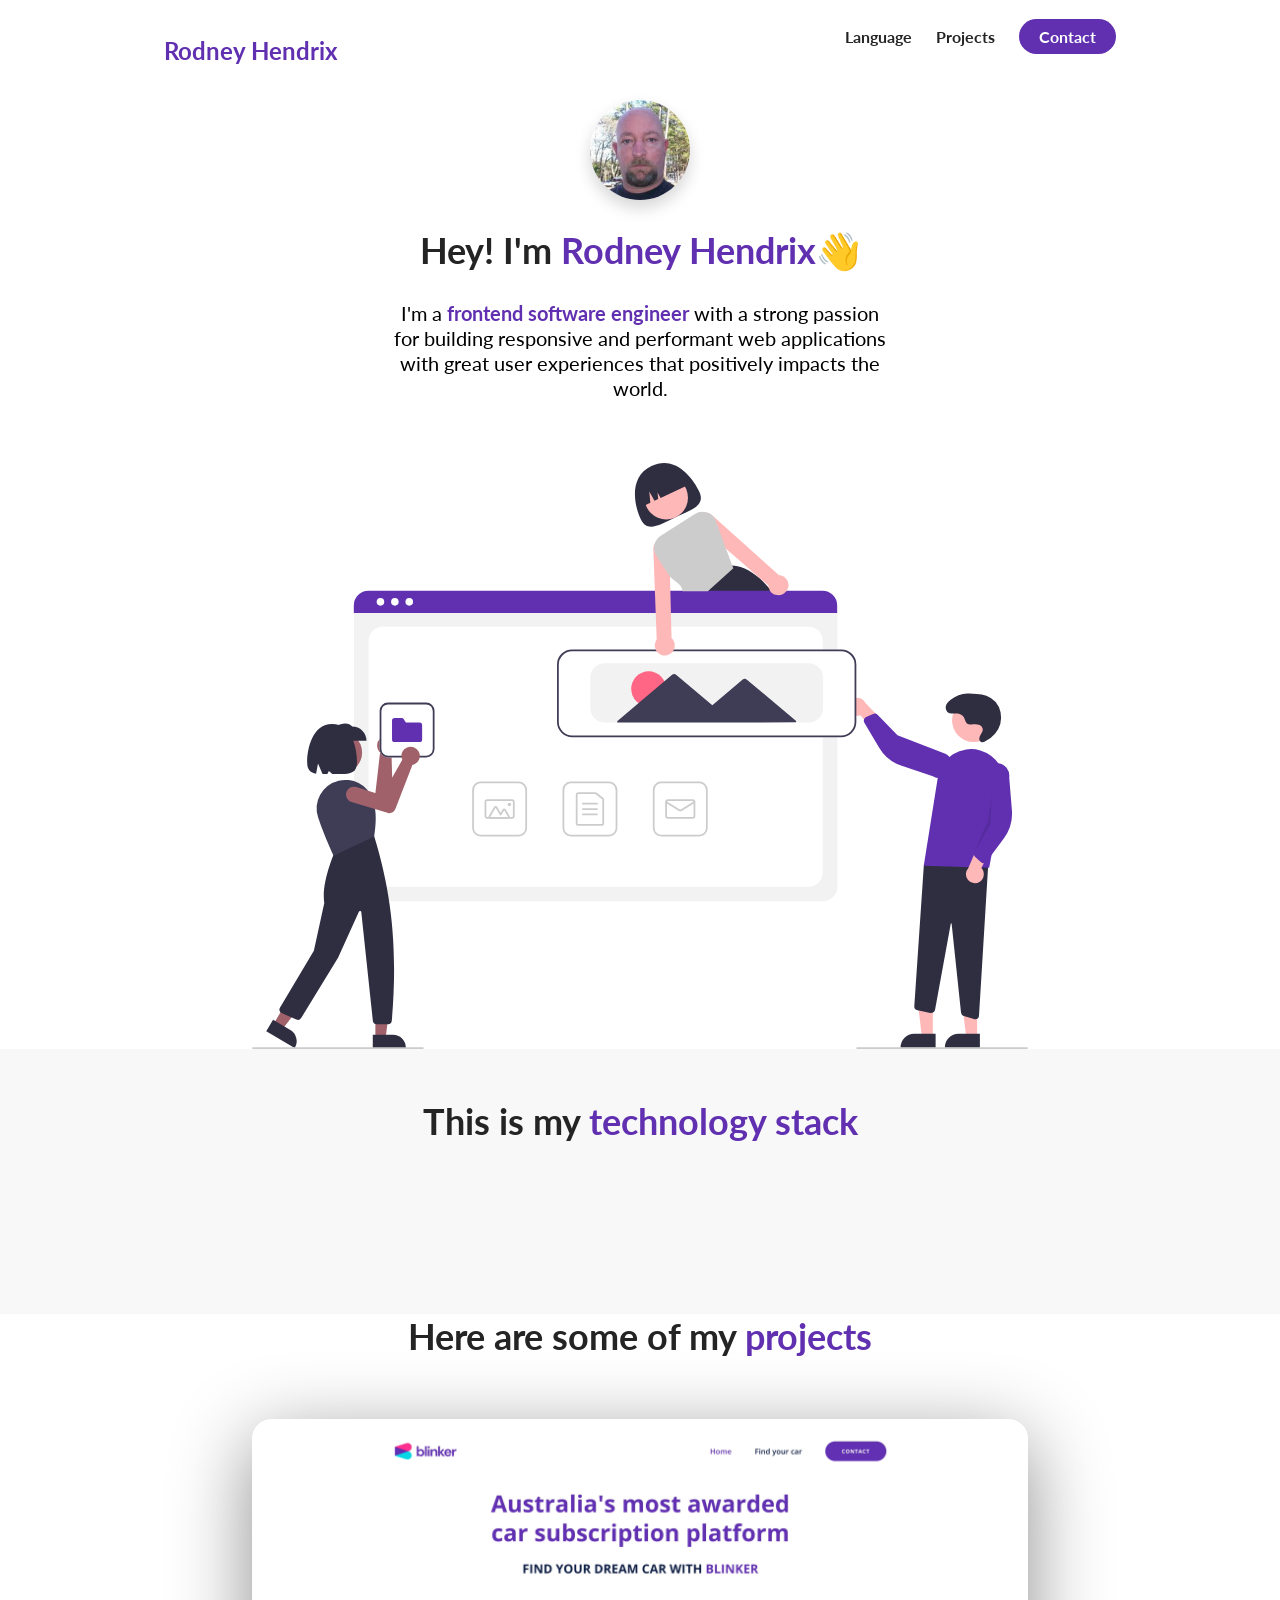
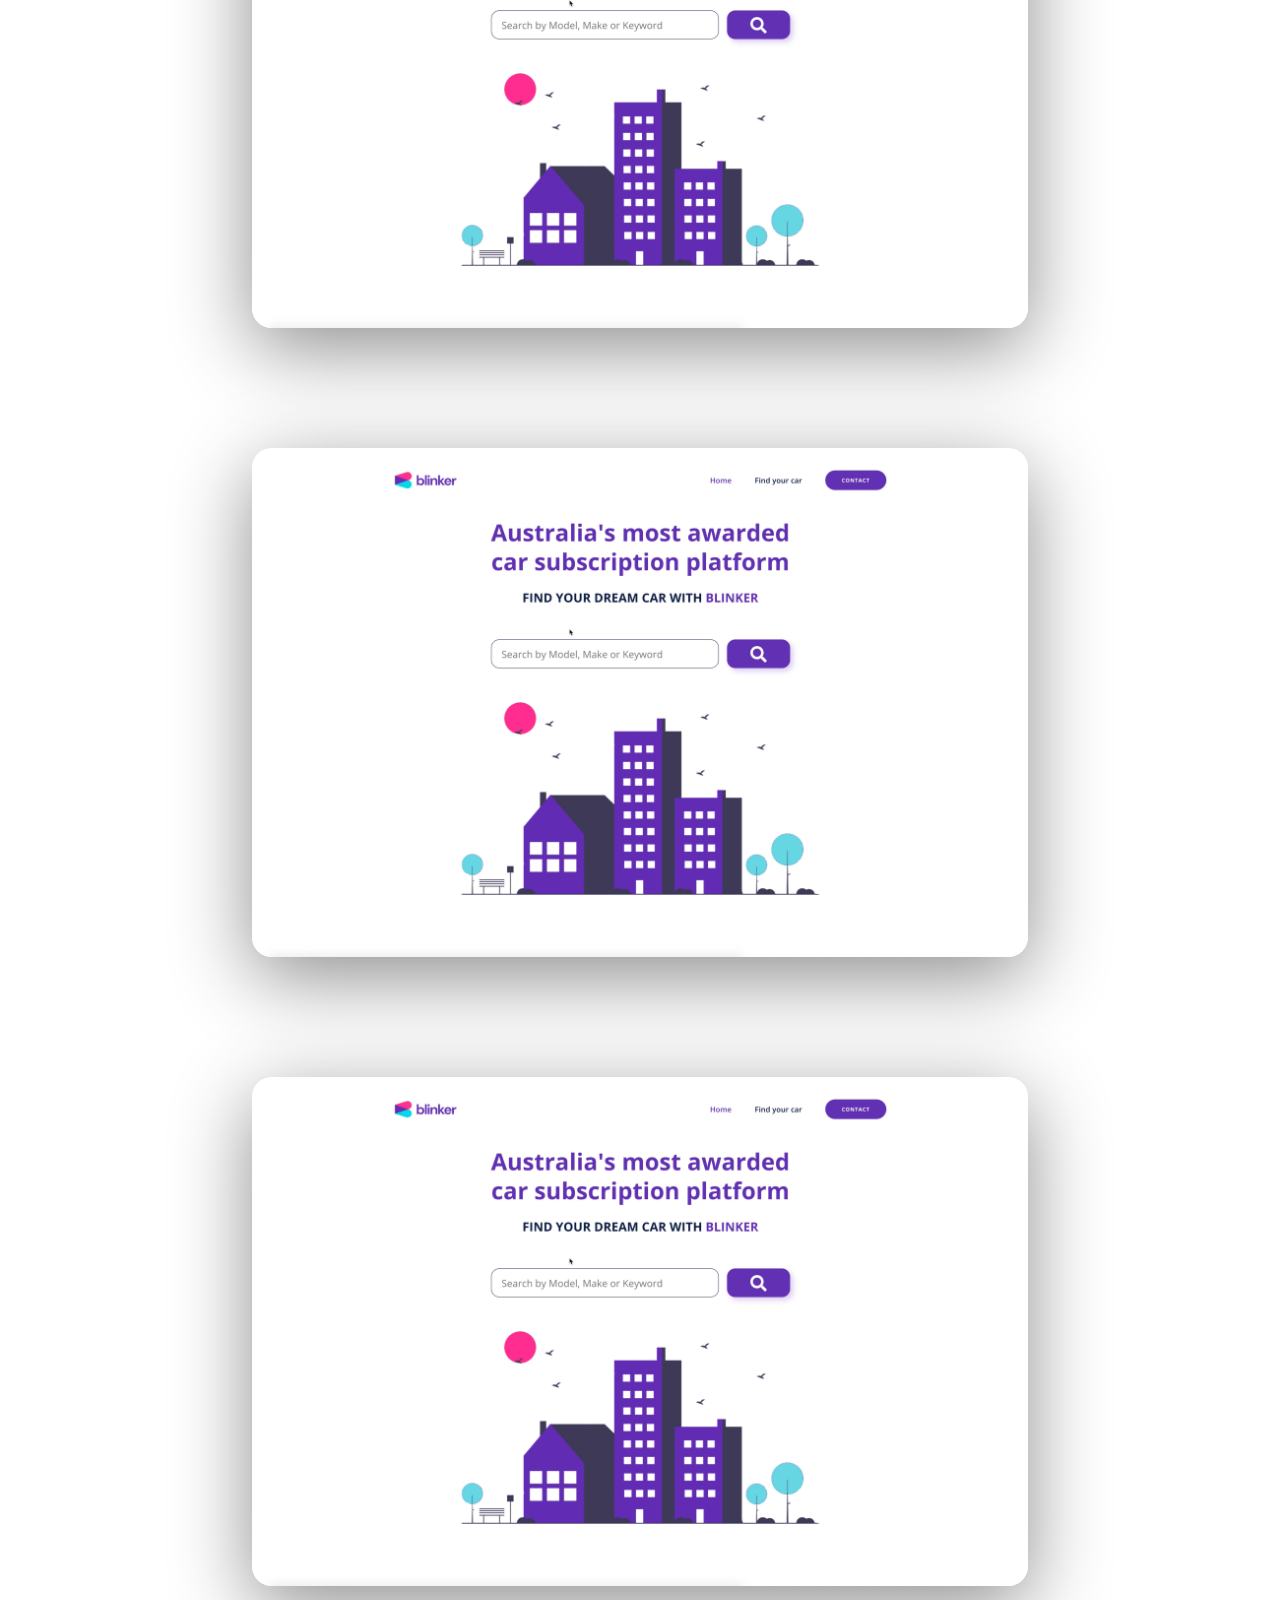
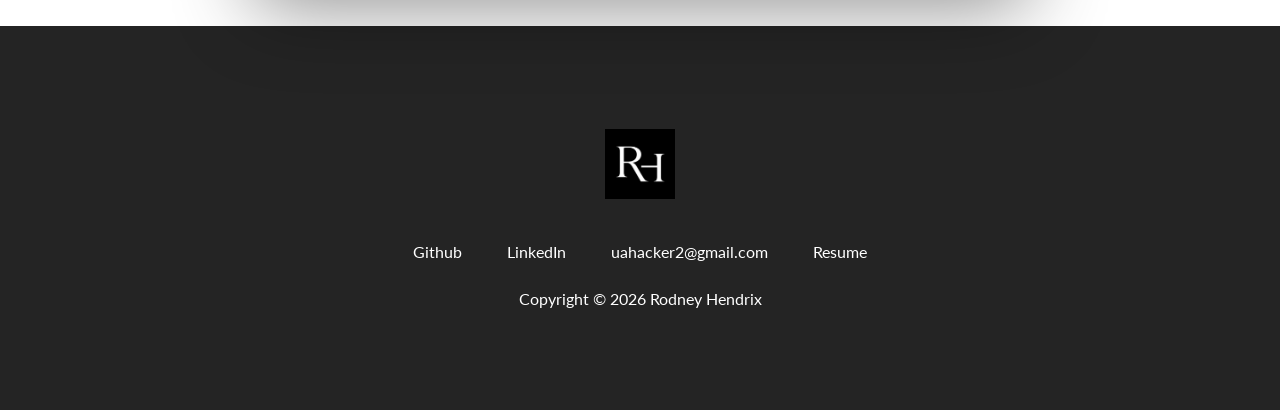
==== commit f5823f79: "changes" ====
--- a/index.html
+++ b/index.html
@@ -12,22 +12,22 @@
          <nav>
            <div class="personal__logo">Rodney Hendrix</div>
            <ul class="nav__link--list">
-             <li>
-                <a href="" class="
+             <li class="nav__link">
+                <a href="#languages" class="
                   nav__link--anchor
                   link__hover-effect
                   link__hover-effect--black
                 ">Language</a>  
              </li>
-             <li>
-                 <a href="" class="
+             <li class="nav__link">
+                 <a href="#projects" class="
                     nav__link--anchor
                     link__hover-effect
                     link__hover-effect--black
-                 ">Project</a>
+                 ">Projects</a>
              </li>
-             <li>
-                 <a href="" class="
+             <li class="nav__link">
+                 <a href="mailto:uahacker2@gmail.com" class="
                     nav__link--anchor
                     nav__link--anchor-primary
                  ">Contact</a>
@@ -61,7 +61,7 @@
                   <a href="" class="about-me__link">
                     <i class="fa-solid fa-envelope"></i>
                   </a>
-                  <a href="" class="about-me__link">
+                  <a href="assets/Rodney Hendrix Resume.pdf" target="-blank" download class="about-me__link">
                     <i class="fas fa-file-pdf"></i>
                   </a>
                   </center> 
@@ -206,24 +206,38 @@
       </section>
       <footer>
         <div class="row footer__row">
-          <a href="#">
-            <firure>
-              <img src="assets/logo.svg" class="footer__logo--img" alt="">
-            </firure>
+          <a href="#" class="footer__anchor">
+            <figure class="footer__logo">
+              <img src="assets/RH.jpg" class="footer__logo--img" alt="">
+            </figure>
+            <span class="footer__logo--popper">
+              Top
+              <i class="fas fa-arrow-up"></i>
+            </span>
           </a>
           <div class="footer__social--list">
-            <a href="https://google.com" target="_blank" class="
+            <a href="https://github.com/uahacker2-cmd/project-2" target="_blank" class="
             footer__social--link
             link__hover_effect
             link__hover-effect--white
             " target="_blank">Github</a>
-             <a href="https://google.com" target="_blank" class="
+             <a href="https://linkedin.com/feed/" target="_blank" class="
             footer__social--link
             link__hover_effect
             link__hover-effect--white
             " target="_blank">LinkedIn</a>
-            ></a>
+            <a href="" class="
+            footer__social--link
+            link__hover_effect
+            link__hover-effect--white
+            " target="">uahacker2@gmail.com</a>
+            <a href="assets/Rodney Hendrix Resume.pdf"  target="_blank" class=" footer__social--link
+            link__hover_effect
+            link__hover-effect--white
+            " target="_blank">Resume</a>           
           </div>
-        </div>
-      </footer>
+          <div class="footer__copyright">Copyright © 2026 Rodney Hendrix</div>
+        </div>      
+      </footer>      
     </body>
+</html>
--- a/style.css
+++ b/style.css
@@ -6,6 +6,9 @@
 box-sizing: border-box;
 }
 
+html {
+  scroll-behavior: smooth;
+}
 h1, h2, h3, h4, h5, h6 {
   color: #242424;
   text-align: center;
@@ -24,11 +27,44 @@
   margin-top: 28px;
 }
 
+a {
+  position: relative;
+  transition: opacity 300ms ease;
+}
+
+i:hover {
+  opacity: (0.7);
+}
+
+.link__hover-effect:after {
+  content: "";
+  position: absolute;
+  height: 3px;
+  background-color: black; 
+  width: 0;
+  bottom: -3px;
+  right: 0;
+  transition: all 300ms ease;
+}
+
+.link__hover-effect--white:after {
+  background-color: #fff;
+}
+
+.link__hover-effect:hover:after {
+  width: 100%;
+  left: 0;
+}
+
 li {
   list-style-type: none;
   margin-bottom: 28px;
 }
 
+a {
+  text-decoration: none;
+}
+
 p {
   list-style-type: none;
 }
@@ -49,6 +85,7 @@
   width: 100%;
   max-width: 800px;
   margin: 0 auto;
+  padding: 0 12px;
 }
 
 .text--purple {
@@ -73,6 +110,7 @@
   display: flex;
   justify-content: space-between;
   align-items: center;
+  padding: 0 12px;
 }
 
 .nav__link--list {
@@ -81,8 +119,7 @@
 
 .nav__link--anchor {
   margin: 0 12px;  
-  color: #242424;
-  text-decoration: none;
+  color: #242424;  
   font-weight: 700;
 }
 
@@ -124,8 +161,7 @@
   display: flex;
   flex-direction: column;
   justify-content: center;
-  align-items: center;
-  
+  align-items: center;  
   max-width: 500px;
   margin: 0 auto;
   text-align: center;
@@ -136,8 +172,21 @@
   height: 100px;
   border-radius: 50%;
   overflow: hidden;
-  box-shadow: 0 8px 16PX rgba(0, 0, 0, 1);
+  box-shadow: 0 8px 16PX rgba(0, 0, 0, 0.16);
   margin-bottom: 28px;
+  animation: animate-profile-picture 800ms 200ms backwards;
+}
+
+@keyframes animate-profile-piture {
+  0% {
+    transform: scale(0);
+  }
+  80% {
+    transform: scale(1.1);
+  }
+  100% {
+    transform: scale(1);
+  }
 }
 
 .about-me__picture {
@@ -158,7 +207,8 @@
 }*/
 
 .about-me__info--title {  
-  margin-bottom: 28px;   
+  margin-bottom: 28px;
+  animation: fade-up 650ms 400ms backwards;   
 } 
 
 .about-me__info--para {
@@ -167,14 +217,29 @@
   max-width: 500px;
   margin: 0 auto;
   text-align: center; 
+  animation: fade-up 650ms 600ms backwards;
 }
 
 .about-me__link {
   margin-top: 24px;
   font-size: 20px;
-  color: #242424;
-  text-decoration: none;
-  padding: 0 16px;
+  color: #242424;  
+  padding: 0 16px;  
+    }
+
+    .about-me__links {
+      animation: fade-up 650ms 800ms backwards;
+    }
+
+    @keyframes fade-up {
+      0% {
+        opacity: 0;
+        transform: translateY(40px);
+      }
+      100% {
+        opacity: 1;
+        transform: translateY(0);
+      }
     }
 
 .about-me__img--container {
@@ -183,10 +248,38 @@
   align-items: center;
 }
 
-.about-me__image {
-  width: 100%;
+.about-me__img {
+  width: 100%;
+  animation: fade-in 1200ms 800ms backwards;
 }
   
+@keyframes fade-in {
+  0% {
+    opacity: 0;
+  }
+  100% {
+    opacity: 1;
+  }
+}
+
+.wave {
+  display: inline-block;
+  animation: animate-wave 500ms infinite ease-in-out;
+}
+
+@keyframes animate-wave {
+  0% {
+    transform: rotate(0);
+  }
+  50% {
+    transform: rotate(30deg);
+  }
+  100% {
+    transform: rotate(0);
+  }
+
+}
+
 /* TECH - STACK */
 
 .language__img {
@@ -219,6 +312,7 @@
 
 .language__list {
   display: flex;
+  justify-content: center;
   width: 100%;
   flex-wrap: wrap;  
 }
@@ -336,10 +430,109 @@
 }
 
 .footer__row {
+  display: flex;
   padding: 8% 0;
-}
+  flex-direction: column;
+  align-items: center;
+  justify-content: center; 
+}
+
+.footer__social--list {
+  width: 100%;
+  display: flex;
+  justify-content: space-around;
+  max-width: 500px;
+  margin-bottom: 28px;
+}
+
+.footer__social--link,
+  .footer__copyright,
+  .footer__logo--popper {
+   color: #fff; 
+  }
 
 .footer__logo--img {
   width: 70px;
   height: 70px;
+  margin-bottom: 20px;  
+}
+
+.footer__logo--popper {
+  color: #fff;
+  position: absolute;
+  top: 30px;
+  font-weight: 700;
+  opacity: 0;
+  transition: all 300ms ease;
+}
+
+.footer__anchor {
+  position: relative;
+  margin-bottom: 20px;
+}
+
+.footer__anchor:hover .footer__logo--popper {
+  transform: translateX(75px);
+  opacity: 1;
+}
+
+/* small phones, tablets, large smartphones */
+
+@media (max-width: 768px) {
+  nav {
+    height: 68px;
+  }
+
+  h1 {
+    font-size: 28px;
+  }
+
+  .about-me__info--para {
+    font-size: 18px;
+  }
+
+  .language {
+    width: calc(100% / 3);
+  }
+  
+  .project__description--para {
+    font-size: 14px;
+  }
+
+  .project__description {
+    padding-right: 30px;
+  }
+
+/* SMALL PHONES */
+
+@media (max-width: 480px) {
+  .nav__link:not(last-child) {
+    display: none;
+  }
+
+  .project__description {
+    padding: 0;
+    left: 0;
+    width: 100%;
+  }
+  
+  .project__description--para {
+    display: none;
+  }
+
+  .project__description--links {
+    display: flex;
+    justify-content: center;
+  }
+
+  .project__description--title {
+    line-height: 1;
+    text-align: center;
+    font-size: 32px;
+  }
+
+  .project__description--sub-title {
+    text-align: center;
+    margin: 12px 0;
+  }
 }
